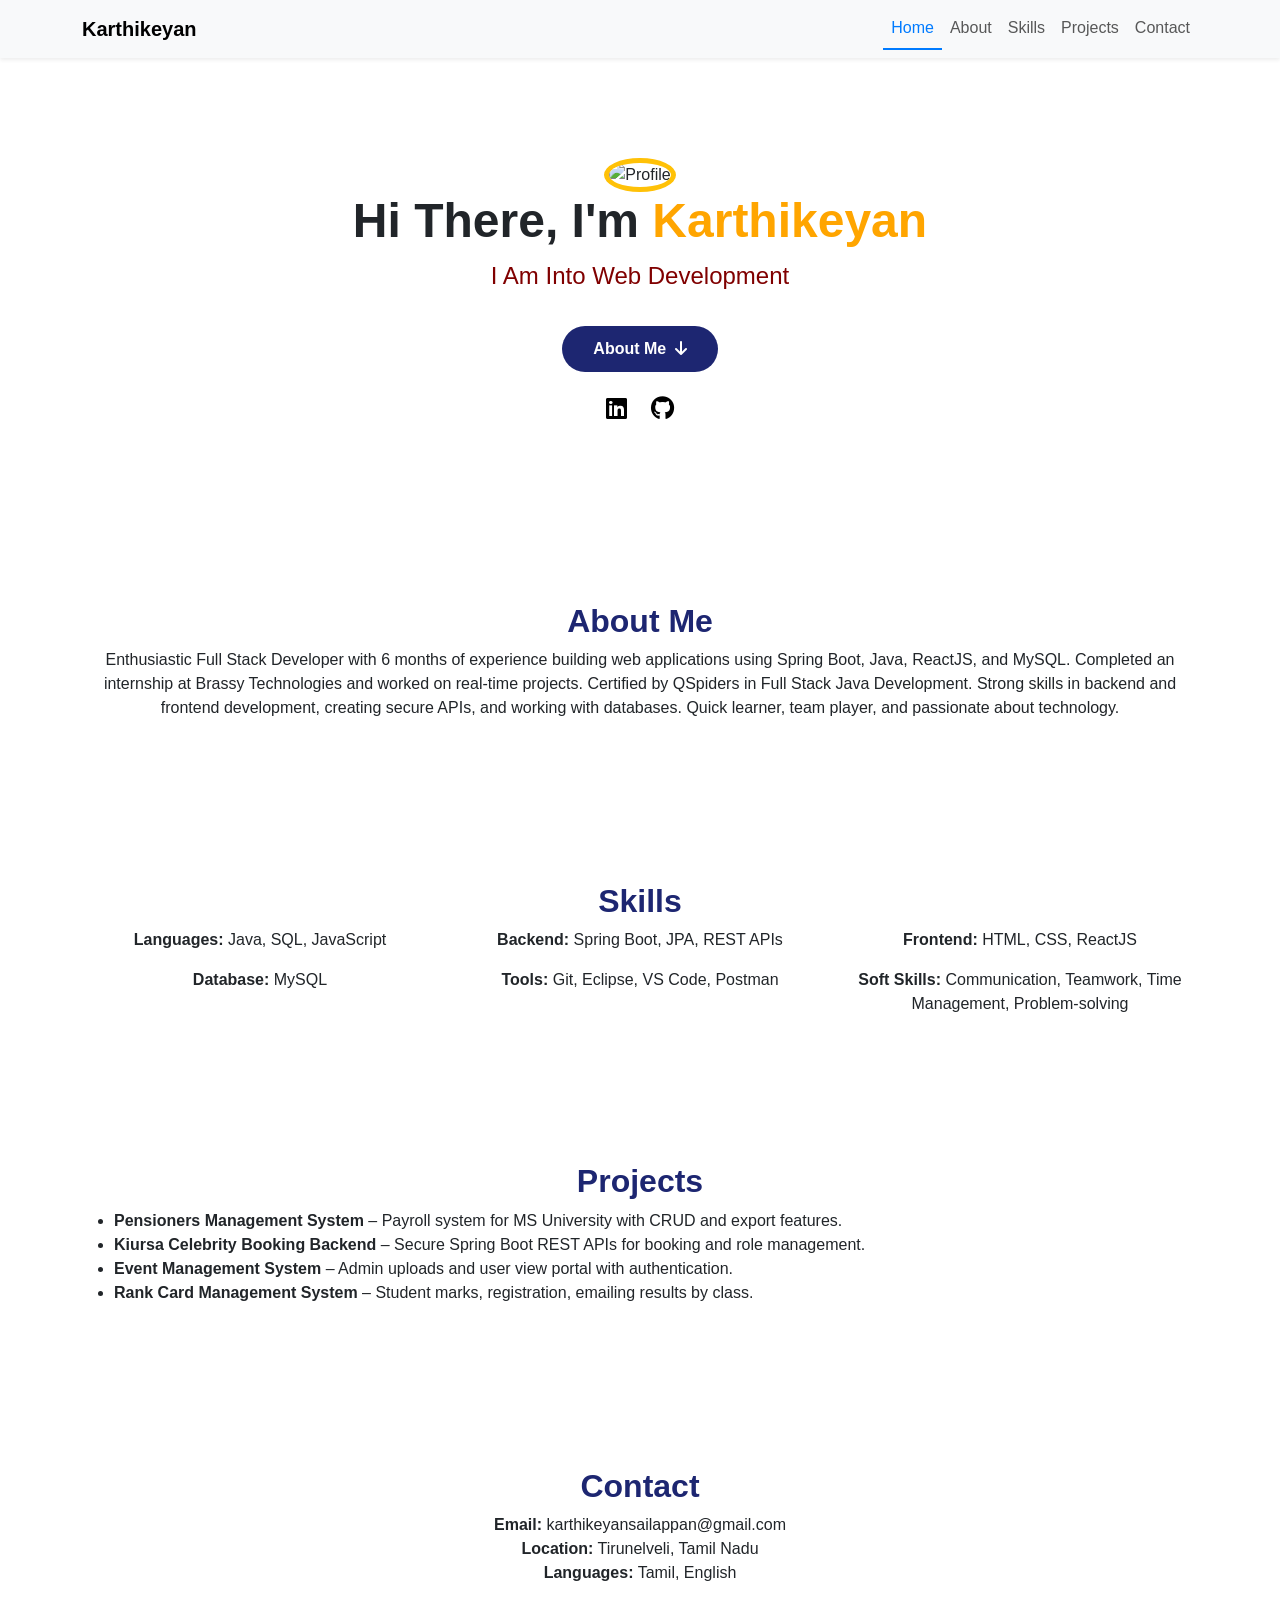
==== dd.html @ 65e500c4 "'portfilio'" ====
<!DOCTYPE html>
<html lang="en">
<head>
  <meta charset="UTF-8">
  <meta name="viewport" content="width=device-width, initial-scale=1.0">
  <title>Karthikeyan | Portfolio</title>
  <link href="https://cdn.jsdelivr.net/npm/bootstrap@5.3.0/dist/css/bootstrap.min.css" rel="stylesheet">
  <link rel="stylesheet" href="https://cdnjs.cloudflare.com/ajax/libs/font-awesome/6.4.0/css/all.min.css">
  <style>
    body {
      background: #fff;
      font-family: 'Segoe UI', Tahoma, Geneva, Verdana, sans-serif;
      overflow-x: hidden;
    }
    .nav-link.active {
      border-bottom: 2px solid #007bff;
      color: #007bff !important;
    }
    .hero {
      background: url('https://www.transparenttextures.com/patterns/cubes.png');
      padding: 80px 20px;
      text-align: center;
      position: relative;
    }
    .hero h1 {
      font-size: 3rem;
      font-weight: bold;
    }
    .hero h1 span {
      color: orange;
    }
    .hero p {
      font-size: 1.5rem;
      color: maroon;
    }
    .btn-cta {
      background: #1d2671;
      color: white;
      border-radius: 25px;
      padding: 10px 30px;
      font-weight: bold;
    }
    .btn-cta:hover {
      background: #5c47d2;
    }
    .profile-img {
      border-radius: 50%;
      border: 5px solid #ffc107;
      width: 200px;
      height: 200px;
      object-fit: cover;
      margin-top: 20px;
    }
    .social-icons i {
      font-size: 24px;
      margin: 0 10px;
      color: #000;
      transition: 0.3s;
    }
    .social-icons i:hover {
      color: #007bff;
    }
    .section-title {
      font-weight: bold;
      font-size: 2rem;
      margin-top: 50px;
      color: #1d2671;
    }
  </style>
</head>
<body>

<!-- Navbar -->
<nav class="navbar navbar-expand-lg navbar-light bg-light sticky-top shadow-sm">
  <div class="container">
    <a class="navbar-brand fw-bold" href="#">Karthikeyan</a>
    <button class="navbar-toggler" type="button" data-bs-toggle="collapse" data-bs-target="#navbarNav">
      <span class="navbar-toggler-icon"></span>
    </button>
    <div class="collapse navbar-collapse" id="navbarNav">
      <ul class="navbar-nav ms-auto">
        <li class="nav-item"><a class="nav-link active" href="#">Home</a></li>
        <li class="nav-item"><a class="nav-link" href="#about">About</a></li>
        <li class="nav-item"><a class="nav-link" href="#skills">Skills</a></li>
        <li class="nav-item"><a class="nav-link" href="#projects">Projects</a></li>
        <li class="nav-item"><a class="nav-link" href="#contact">Contact</a></li>
      </ul>
    </div>
  </div>
</nav>

<!-- Hero Section -->
<section class="hero">
  <div class="container">
    <img src="img.jpg" alt="Profile" class="profile-img">
    <h1>Hi There, I'm <span>Karthikeyan</span></h1>
    <p>I Am Into Web Development</p>
    <a href="#about" class="btn btn-cta mt-3">About Me <i class="fas fa-arrow-down ms-1"></i></a>
    <div class="social-icons mt-4">
      <a href="https://www.linkedin.com/in/karthikeyan-sailappan/" target="_blank"><i class="fab fa-linkedin"></i></a>
      <a href="https://github.com/Karthi0609" target="_blank"><i class="fab fa-github"></i></a>
    </div>
  </div>
</section>

<!-- About Section -->
<section id="about" class="container py-5">
  <h2 class="section-title text-center">About Me</h2>
  <p class="text-center">Enthusiastic Full Stack Developer with 6 months of experience building web applications using Spring Boot, Java, ReactJS, and MySQL. Completed an internship at Brassy Technologies and worked on real-time projects. Certified by QSpiders in Full Stack Java Development. Strong skills in backend and frontend development, creating secure APIs, and working with databases. Quick learner, team player, and passionate about technology.</p>
</section>

<!-- Skills Section -->
<section id="skills" class="container py-5">
  <h2 class="section-title text-center">Skills</h2>
  <div class="row text-center">
    <div class="col-md-4"><strong>Languages:</strong> Java, SQL, JavaScript</div>
    <div class="col-md-4"><strong>Backend:</strong> Spring Boot, JPA, REST APIs</div>
    <div class="col-md-4"><strong>Frontend:</strong> HTML, CSS, ReactJS</div>
    <div class="col-md-4 mt-3"><strong>Database:</strong> MySQL</div>
    <div class="col-md-4 mt-3"><strong>Tools:</strong> Git, Eclipse, VS Code, Postman</div>
    <div class="col-md-4 mt-3"><strong>Soft Skills:</strong> Communication, Teamwork, Time Management, Problem-solving</div>
  </div>
</section>

<!-- Projects Section -->
<section id="projects" class="container py-5">
  <h2 class="section-title text-center">Projects</h2>
  <ul>
    <li><strong>Pensioners Management System</strong> – Payroll system for MS University with CRUD and export features.</li>
    <li><strong>Kiursa Celebrity Booking Backend</strong> – Secure Spring Boot REST APIs for booking and role management.</li>
    <li><strong>Event Management System</strong> – Admin uploads and user view portal with authentication.</li>
    <li><strong>Rank Card Management System</strong> – Student marks, registration, emailing results by class.</li>
  </ul>
</section>

<!-- Contact Section -->
<section id="contact" class="container py-5">
  <h2 class="section-title text-center">Contact</h2>
  <p class="text-center">
    <strong>Email:</strong> karthikeyansailappan@gmail.com<br>
    
    <strong>Location:</strong> Tirunelveli, Tamil Nadu<br>
    <strong>Languages:</strong> Tamil, English
  </p>
</section>

<script src="https://cdn.jsdelivr.net/npm/bootstrap@5.3.0/dist/js/bootstrap.bundle.min.js"></script>
</body>
</html>
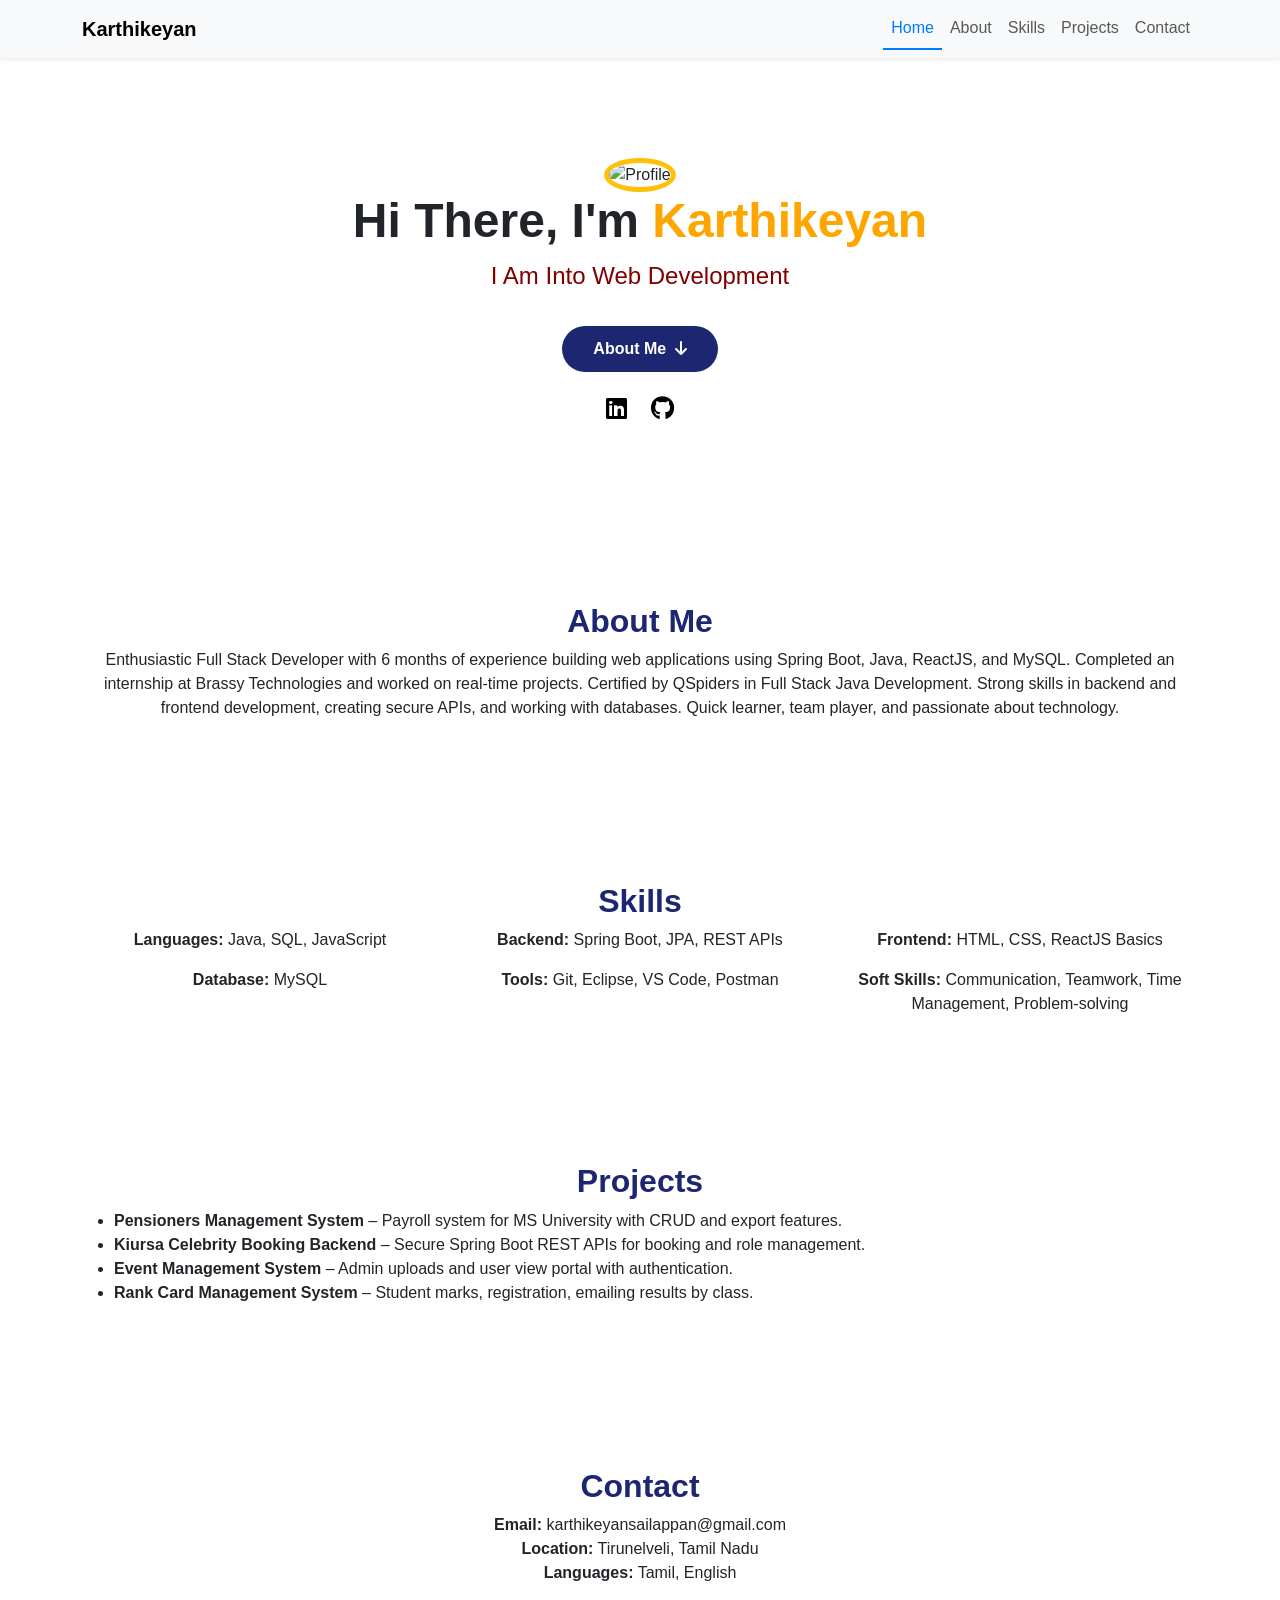
==== commit f140790d: "first commit" ====
--- a/dd.html
+++ b/dd.html
@@ -115,7 +115,7 @@
   <div class="row text-center">
     <div class="col-md-4"><strong>Languages:</strong> Java, SQL, JavaScript</div>
     <div class="col-md-4"><strong>Backend:</strong> Spring Boot, JPA, REST APIs</div>
-    <div class="col-md-4"><strong>Frontend:</strong> HTML, CSS, ReactJS</div>
+    <div class="col-md-4"><strong>Frontend:</strong> HTML, CSS, ReactJS Basics</div>
     <div class="col-md-4 mt-3"><strong>Database:</strong> MySQL</div>
     <div class="col-md-4 mt-3"><strong>Tools:</strong> Git, Eclipse, VS Code, Postman</div>
     <div class="col-md-4 mt-3"><strong>Soft Skills:</strong> Communication, Teamwork, Time Management, Problem-solving</div>
@@ -134,6 +134,7 @@
 </section>
 
 <!-- Contact Section -->
+<!-- Contact Section -->
 <section id="contact" class="container py-5">
   <h2 class="section-title text-center">Contact</h2>
   <p class="text-center">
